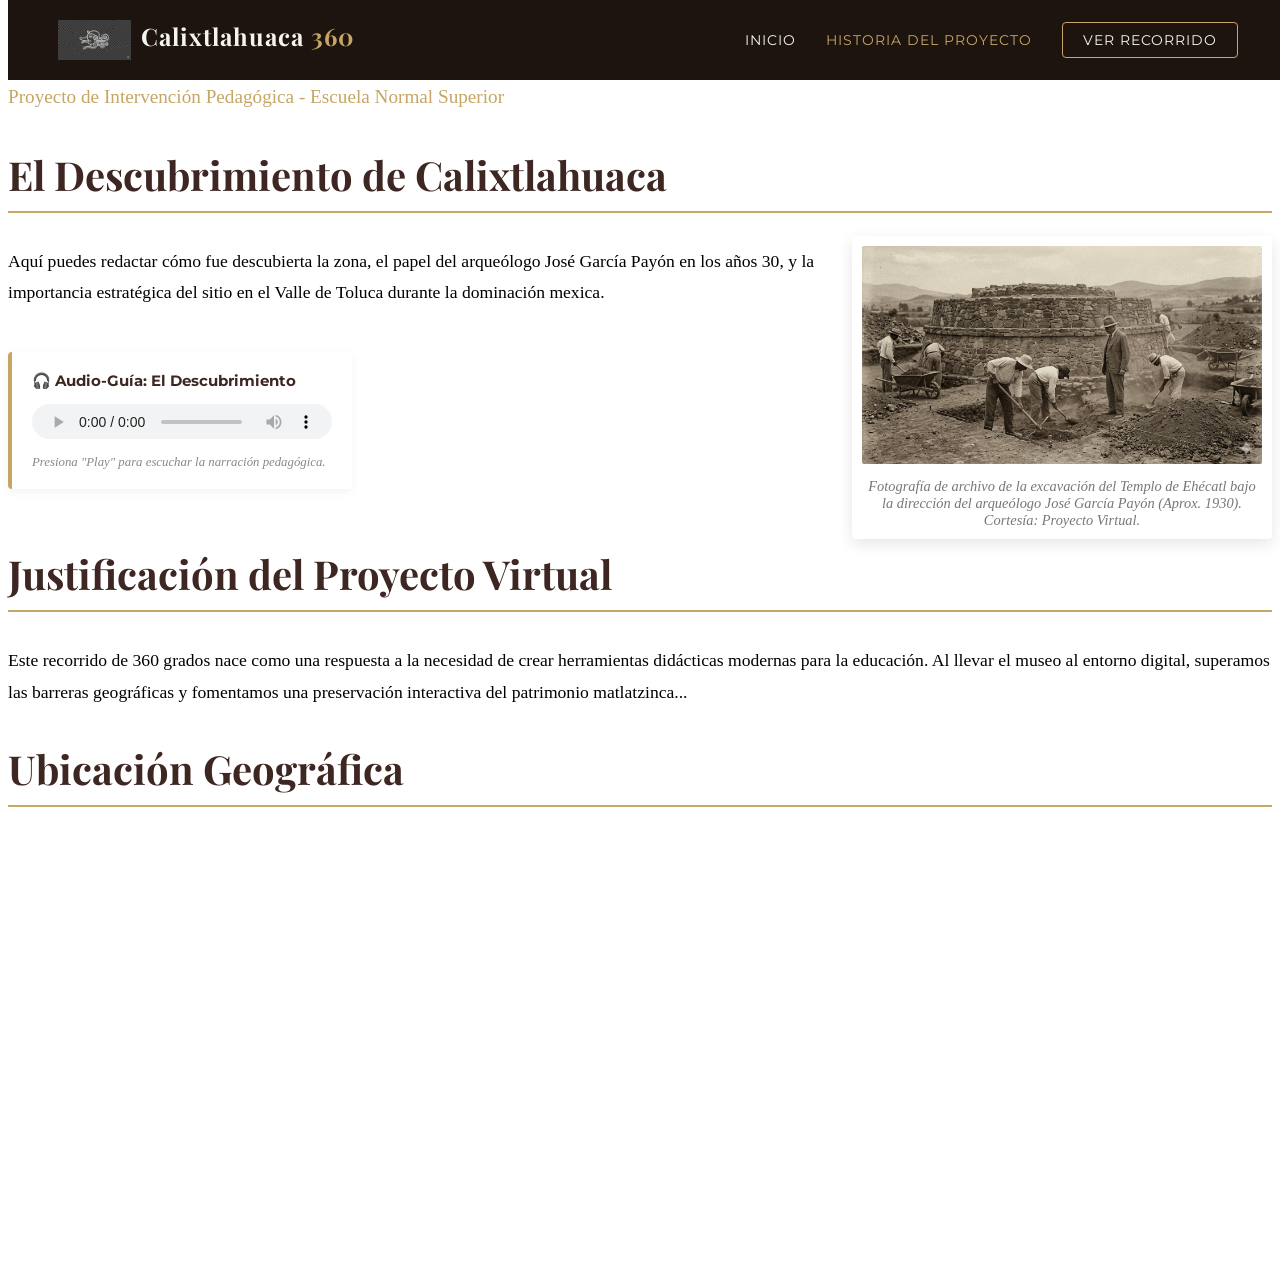
==== app-files/historia.html @ fd550c0c "creacion de pagina de historia, diseño y preparacion de audioguia" ====
<!DOCTYPE html>
<html lang="es">
<head>
    <meta charset="UTF-8">
    <meta name="viewport" content="width=device-width, initial-scale=1.0, maximum-scale=1.0, user-scalable=no">
    <title>Historia y Descubrimiento | Calixtlahuaca</title>
    <link href="https://fonts.googleapis.com/css2?family=Montserrat:wght@300;400;700&family=Playfair+Display:wght@600&display=swap" rel="stylesheet">
    <link rel="stylesheet" href="lobby.css">
    <link rel="stylesheet" href="lobby.css">

    <style>
        /* Estilos de Diseño Editorial Premium */
        .editorial-figure {
            margin: 20px 0;
            background-color: #fff;
            padding: 10px;
            border-radius: 4px;
            box-shadow: 0 5px 15px rgba(0,0,0,0.1);
        }
        .editorial-figure img {
            width: 100%;
            height: auto;
            border-radius: 2px;
        }
        .editorial-figure figcaption {
            font-size: 0.9rem;
            color: #777;
            font-style: italic;
            margin-top: 10px;
            text-align: center;
        }

        /* En pantallas grandes (PC), la imagen flota a la derecha */
        @media (min-width: 992px) {
            .editorial-figure {
                width: 400px;
                float: right;
                margin-left: 30px;
                margin-top: -10px; 
            }
        }
        /* Estilos de la Audio-Guía */
        .audio-guide-box {
            background-color: #fff;
            border-left: 4px solid #C6A664; /* Línea dorada arqueológica */
            padding: 15px 20px;
            margin: 25px 0;
            border-radius: 4px;
            box-shadow: 0 3px 10px rgba(0,0,0,0.05);
            display: inline-block; /* Para que no ocupe todo el ancho si no es necesario */
        }
        .audio-title {
            margin: 0 0 10px 0;
            font-family: 'Montserrat', sans-serif;
            font-weight: bold;
            color: #3e2723;
            font-size: 0.95rem;
        }
        .custom-audio {
            height: 35px;
            outline: none;
        }
        .audio-hint {
            margin: 8px 0 0 0;
            font-size: 0.8rem;
            color: #888;
            font-style: italic;
        }
    </style>
</head>
<body>

    <nav class="navbar" style="background-color: #1e140f;">
        <div class="logo-nav"><img src="img/logo-ehecatl.png" alt="Ehécatl" style="height: 40px; margin-right: 10px; vertical-align: middle;">Calixtlahuaca <span>360</span></div>
        <ul class="nav-links">
            <li><a href="index.html">Inicio</a></li>
            <li><a href="historia.html" style="color: #C6A664;">Historia del Proyecto</a></li>
            <li><a href="recorrido.html" class="nav-btn">Ver Recorrido</a></li>
        </ul>
    </nav>

    <header class="history-header">
        <h1>Bases Académicas y Descubrimiento</h1>
        <p style="color: #C6A664; font-size: 1.2rem;">Proyecto de Intervención Pedagógica - Escuela Normal Superior</p>
    </header>

    <section class="academic-content">
        <h2>El Descubrimiento de Calixtlahuaca</h2>
        <figure class="editorial-figure">
            <img src="img/excavacion-historica.jpg" alt="Fotografía histórica de la excavación en Calixtlahuaca, años 30">
            <figcaption>Fotografía de archivo de la excavación del Templo de Ehécatl bajo la dirección del arqueólogo José García Payón (Aprox. 1930). Cortesía: Proyecto Virtual.</figcaption>
        </figure>
        <p>Aquí puedes redactar cómo fue descubierta la zona, el papel del arqueólogo José García Payón en los años 30, y la importancia estratégica del sitio en el Valle de Toluca durante la dominación mexica.</p>
        <div class="audio-guide-box">
            <p class="audio-title">🎧 Audio-Guía: El Descubrimiento</p>
            <audio controls class="custom-audio">
                <source src="https://actions.google.com/sounds/v1/water/waves_crashing_on_rock_beach.ogg" type="audio/ogg">
                Tu navegador no soporta el reproductor de audio.
            </audio>
            <p class="audio-hint">Presiona "Play" para escuchar la narración pedagógica.</p>
        </div>
        
        <h2>Justificación del Proyecto Virtual</h2>
        <p>Este recorrido de 360 grados nace como una respuesta a la necesidad de crear herramientas didácticas modernas para la educación. Al llevar el museo al entorno digital, superamos las barreras geográficas y fomentamos una preservación interactiva del patrimonio matlatzinca...</p>

        <h2>Ubicación Geográfica</h2>
        <iframe src="https://www.google.com/maps/embed?pb=!1m18!1m12!1m3!1d15061.026117364177!2d-99.6953932!3d19.3170796!2m3!1f0!2f0!3f0!3m2!1i1024!2i768!4f13.1!3m3!1m2!1s0x85cd8bd0538a0f0d%3A0x6d9e0cf5f168f237!2sZona%20Arqueol%C3%B3gica%20de%20Calixtlahuaca!5e0!3m2!1ses!2smx" width="100%" height="400" style="border:0; border-radius: 8px; margin-top: 20px;" allowfullscreen="" loading="lazy"></iframe>
    </section>

</body>
</html>
---- app-files/lobby.css ----
/* DISEÑO DEL LOBBY - ESTILO MUSEO */
body, html {
    scroll-behavior: smooth;
}
    /* =========================================
   BARRA DE NAVEGACIÓN (NAVBAR)
   ========================================= */
.navbar {
    position: absolute; /* Se superpone a la sección hero */
    top: 0;
    width: 100%;
    padding: 20px 50px; /* Espaciado interno elegante */
    display: flex; /* Alinea logo a la izq y enlaces a la der */
    justify-content: space-between;
    align-items: center;
    box-sizing: border-box; /* Asegura que el padding no desborde */
    z-index: 100; /* Asegura que siempre esté al frente */
}

.logo-nav {
    font-family: 'Playfair Display', serif; /* Letra de museo */
    font-size: 1.5rem;
    color: #f5f5f0; /* Blanco hueso */
    font-weight: bold;
    letter-spacing: 1px;
}

.logo-nav span {
    color: #C6A664; /* Acento Dorado Arqueológico */
}

.nav-links {
    list-style: none; /* Quita los puntitos de la lista */
    display: flex; /* Pone los enlaces uno al lado del otro */
    gap: 30px; /* Espacio entre enlaces */
    margin: 0;
    padding: 0;
    align-items: center;
}

.nav-links a {
    text-decoration: none; /* Quita el subrayado feo */
    color: #f5f5f0; /* Blanco hueso */
    font-family: 'Montserrat', sans-serif;
    font-size: 0.9rem;
    text-transform: uppercase; /* Todo en mayúsculas */
    letter-spacing: 1px;
    transition: 0.3s; /* Suavidad al pasar el mouse */
}

/* Efecto hover elegante: solo cambia de color */
.nav-links a:hover {
    color: #C6A664;
}

/* El botón de "Ver Recorrido" debe destacar */
.nav-btn {
    border: 1px solid #C6A664; /* Borde dorado */
    padding: 8px 20px;
    border-radius: 4px; /* Bordes suaves */
}

/* Hover para el botón */
.nav-btn:hover {
    background-color: #C6A664; /* Fondo dorado al pasar el mouse */
    color: #1e140f !important; /* Texto oscuro para contraste */
}
.logo-nav img {
    height: 40px; /* Tamaño del logo */
    margin-right: 10px; /* Espacio con el texto */
    vertical-align: middle; /* Alineación vertical */
}
/* Portada a pantalla completa */
.hero-section {
    height: 100vh;
background-image: url('img/hero-calixtlahuaca.png');
background-attachment: fixed;
    background-size: cover;
    background-position: center;
    position: relative;
    display: flex;
    align-items: center;
    justify-content: center;
}

/* Filtro oscuro para que el texto sea legible */
.overlay {
    background-color: rgba(30, 20, 15, 0.7); /* Tono sepia/oscuro */
    width: 100%;
    height: 100%;
    display: flex;
    flex-direction: column;
    align-items: center;
    justify-content: center;
    text-align: center;
    padding: 20px;
}

.hero-title {
    font-family: 'Playfair Display', serif;
    font-size: 5rem;
    color: #f5f5f0;
    margin: 0;
    letter-spacing: 5px;
    text-shadow: 2px 2px 10px rgba(0,0,0,0.8);
}

.hero-subtitle {
    font-size: 1.5rem;
    color: #C6A664; /* Dorado arqueológico */
    margin-bottom: 40px;
    font-weight: 300;
}

/* Botón elegante */
.btn-primary {
    text-decoration: none;
    background-color: transparent;
    color: #f5f5f0;
    border: 2px solid #C6A664;
    padding: 15px 40px;
    font-size: 1.2rem;
    text-transform: uppercase;
    letter-spacing: 2px;
    transition: 0.3s;
}

.btn-primary:hover {
    background-color: #C6A664;
    color: #1e140f;
    box-shadow: 0 0 15px rgba(198, 166, 100, 0.5);
}

/* Sección de contenido inferior */
.info-section {
    display: flex;
    flex-wrap: wrap;
    padding: 80px 10%;
    gap: 50px;
}

.text-content, .map-content {
    flex: 1;
    min-width: 300px;
}

h2 {
    font-family: 'Playfair Display', serif;
    font-size: 2.5rem;
    color: #3e2723;
    border-bottom: 2px solid #C6A664;
    padding-bottom: 10px;
}

p {
    font-size: 1.1rem;
    line-height: 1.8;
}
/* =========================================
   GALERÍA DE PIEZAS DESTACADAS (CARDS)
   ========================================= */
.highlights-section {
  /* Texturas Arqueológicas para las Tarjetas */
/* Textura Arqueológica Local para la Tarjeta 1 */
.placeholder-1 { 
    background-image: url('img/textura-piedra.jpg'); 
    background-color: #2c2c2c; /* Respaldo oscuro */
}
}
/* Textura Arqueológica Local para la Tarjeta 2 */
.placeholder-2 { 
    background-image: url('img/textura-estuco.jpg'); 
    background-color: #e0d8c0; /* Respaldo claro */
}
/* Textura Arqueológica Local para la Tarjeta 3 */
.placeholder-3 { 
    background-image: url('img/textura-barro.jpg'); 
    background-color: #b95b35; /* Respaldo terracota */
}

/* Oscurecemos un poco la imagen para que no compita con el diseño */
.card-img {
    filter: brightness(0.85) contrast(1.1);
}

.section-title {
    font-family: 'Playfair Display', serif;
    font-size: 2.5rem;
    color: #3e2723; /* Marrón oscuro arqueológico */
    margin-bottom: 50px;
}

.card-grid {
    display: grid;
    /* Cuadrícula responsive que se adapta sola */
    grid-template-columns: repeat(auto-fit, minmax(280px, 1fr));
    gap: 30px;
}

.card {
    background-color: #f8f6f0; /* Fondo papel amate */
    border-radius: 8px;
    overflow: hidden; /* Corta la imagen sobrante */
    box-shadow: 0 5px 15px rgba(0,0,0,0.1);
    transition: transform 0.3s ease, box-shadow 0.3s ease; /* Efecto suave */
    cursor: pointer;
}

/* EL EFECTO ESTRELLA: Levitación al pasar el mouse */
.card:hover {
    transform: translateY(-10px); /* Sube la tarjeta */
    box-shadow: 0 15px 30px rgba(0,0,0,0.2); /* Aumenta la sombra */
}

.card-img {
    height: 200px;
    background-color: #ccc; /* Placeholder gris por ahora */
    background-size: cover;
    background-position: center;
}

/* Colores temporales para las tarjetas hasta que tengas fotos */
.placeholder-1 { background-color: #5d4037; }
.placeholder-2 { background-color: #795548; }
.placeholder-3 { background-color: #8d6e63; }

.card-info {
    padding: 20px;
    text-align: left;
}

.card-info h3 {
    margin: 0 0 10px 0;
    font-family: 'Playfair Display', serif;
    color: #3e2723;
}

.card-info p {
    margin: 0;
    font-size: 0.9rem;
    color: #555;
}
/* =========================================
   FOOTER INSTITUCIONAL
   ========================================= */
.museum-footer {
    background-color: #1e140f; /* Tono sepia/oscuro */
    color: #f5f5f0;
    text-align: center;
    padding: 40px 20px;
    border-top: 3px solid #C6A664; /* Línea de acento dorado */
}

.museum-footer h3 {
    font-family: 'Playfair Display', serif;
    color: #C6A664;
    margin-bottom: 10px;
}

.museum-footer p {
    font-size: 0.85rem;
    color: #aaa;
    margin: 5px 0;
}
/* LETRA CAPITULAR PARA EL TEXTO HISTÓRICO */
.text-content p:first-of-type::first-letter {
    font-family: 'Playfair Display', serif;
    font-size: 3.5rem;
    color: #C6A664;
    float: left;
    line-height: 1;
    margin-right: 10px;
    margin-top: -5px;
}
/* =========================================
   OPTIMIZACIÓN PARA CELULARES (RESPONSIVE)
   ========================================= */
/* =========================================
   OPTIMIZACIÓN PARA CELULARES (RESPONSIVE)
   ========================================= */
@media (max-width: 768px) {
    .navbar {
        flex-direction: column;
        padding: 20px 15px;
        background-color: rgba(30, 20, 15, 0.95); /* Fondo oscuro más sólido */
    }
    
    .logo-nav {
        margin-bottom: 15px; /* Espacio debajo del logo */
        text-align: center;
    }

    /* NUEVO: Obligamos a los enlaces a apilarse en vertical */
    .nav-links {
        flex-direction: column;
        gap: 15px;
        width: 100%;
        text-align: center;
    }

    .nav-links a {
        font-size: 1rem; /* Letra un poco más grande para tocar con el dedo */
    }

    /* Arreglamos el botón deformado */
    .nav-btn {
        display: inline-block;
        white-space: nowrap; /* Evita que el texto del botón se parta en dos líneas */
        width: auto;
    }
    
    .hero-title {
        font-size: 2.8rem;
        letter-spacing: 2px;
    }

    .hero-subtitle {
        font-size: 1.1rem;
        padding: 0 15px;
    }

    .info-section, .academic-content {
        padding: 50px 20px;
        flex-direction: column;
    }
}
---- app-files/lobby.css ----
/* DISEÑO DEL LOBBY - ESTILO MUSEO */
body, html {
    scroll-behavior: smooth;
}
    /* =========================================
   BARRA DE NAVEGACIÓN (NAVBAR)
   ========================================= */
.navbar {
    position: absolute; /* Se superpone a la sección hero */
    top: 0;
    width: 100%;
    padding: 20px 50px; /* Espaciado interno elegante */
    display: flex; /* Alinea logo a la izq y enlaces a la der */
    justify-content: space-between;
    align-items: center;
    box-sizing: border-box; /* Asegura que el padding no desborde */
    z-index: 100; /* Asegura que siempre esté al frente */
}

.logo-nav {
    font-family: 'Playfair Display', serif; /* Letra de museo */
    font-size: 1.5rem;
    color: #f5f5f0; /* Blanco hueso */
    font-weight: bold;
    letter-spacing: 1px;
}

.logo-nav span {
    color: #C6A664; /* Acento Dorado Arqueológico */
}

.nav-links {
    list-style: none; /* Quita los puntitos de la lista */
    display: flex; /* Pone los enlaces uno al lado del otro */
    gap: 30px; /* Espacio entre enlaces */
    margin: 0;
    padding: 0;
    align-items: center;
}

.nav-links a {
    text-decoration: none; /* Quita el subrayado feo */
    color: #f5f5f0; /* Blanco hueso */
    font-family: 'Montserrat', sans-serif;
    font-size: 0.9rem;
    text-transform: uppercase; /* Todo en mayúsculas */
    letter-spacing: 1px;
    transition: 0.3s; /* Suavidad al pasar el mouse */
}

/* Efecto hover elegante: solo cambia de color */
.nav-links a:hover {
    color: #C6A664;
}

/* El botón de "Ver Recorrido" debe destacar */
.nav-btn {
    border: 1px solid #C6A664; /* Borde dorado */
    padding: 8px 20px;
    border-radius: 4px; /* Bordes suaves */
}

/* Hover para el botón */
.nav-btn:hover {
    background-color: #C6A664; /* Fondo dorado al pasar el mouse */
    color: #1e140f !important; /* Texto oscuro para contraste */
}
.logo-nav img {
    height: 40px; /* Tamaño del logo */
    margin-right: 10px; /* Espacio con el texto */
    vertical-align: middle; /* Alineación vertical */
}
/* Portada a pantalla completa */
.hero-section {
    height: 100vh;
background-image: url('img/hero-calixtlahuaca.png');
background-attachment: fixed;
    background-size: cover;
    background-position: center;
    position: relative;
    display: flex;
    align-items: center;
    justify-content: center;
}

/* Filtro oscuro para que el texto sea legible */
.overlay {
    background-color: rgba(30, 20, 15, 0.7); /* Tono sepia/oscuro */
    width: 100%;
    height: 100%;
    display: flex;
    flex-direction: column;
    align-items: center;
    justify-content: center;
    text-align: center;
    padding: 20px;
}

.hero-title {
    font-family: 'Playfair Display', serif;
    font-size: 5rem;
    color: #f5f5f0;
    margin: 0;
    letter-spacing: 5px;
    text-shadow: 2px 2px 10px rgba(0,0,0,0.8);
}

.hero-subtitle {
    font-size: 1.5rem;
    color: #C6A664; /* Dorado arqueológico */
    margin-bottom: 40px;
    font-weight: 300;
}

/* Botón elegante */
.btn-primary {
    text-decoration: none;
    background-color: transparent;
    color: #f5f5f0;
    border: 2px solid #C6A664;
    padding: 15px 40px;
    font-size: 1.2rem;
    text-transform: uppercase;
    letter-spacing: 2px;
    transition: 0.3s;
}

.btn-primary:hover {
    background-color: #C6A664;
    color: #1e140f;
    box-shadow: 0 0 15px rgba(198, 166, 100, 0.5);
}

/* Sección de contenido inferior */
.info-section {
    display: flex;
    flex-wrap: wrap;
    padding: 80px 10%;
    gap: 50px;
}

.text-content, .map-content {
    flex: 1;
    min-width: 300px;
}

h2 {
    font-family: 'Playfair Display', serif;
    font-size: 2.5rem;
    color: #3e2723;
    border-bottom: 2px solid #C6A664;
    padding-bottom: 10px;
}

p {
    font-size: 1.1rem;
    line-height: 1.8;
}
/* =========================================
   GALERÍA DE PIEZAS DESTACADAS (CARDS)
   ========================================= */
.highlights-section {
  /* Texturas Arqueológicas para las Tarjetas */
/* Textura Arqueológica Local para la Tarjeta 1 */
.placeholder-1 { 
    background-image: url('img/textura-piedra.jpg'); 
    background-color: #2c2c2c; /* Respaldo oscuro */
}
}
/* Textura Arqueológica Local para la Tarjeta 2 */
.placeholder-2 { 
    background-image: url('img/textura-estuco.jpg'); 
    background-color: #e0d8c0; /* Respaldo claro */
}
/* Textura Arqueológica Local para la Tarjeta 3 */
.placeholder-3 { 
    background-image: url('img/textura-barro.jpg'); 
    background-color: #b95b35; /* Respaldo terracota */
}

/* Oscurecemos un poco la imagen para que no compita con el diseño */
.card-img {
    filter: brightness(0.85) contrast(1.1);
}

.section-title {
    font-family: 'Playfair Display', serif;
    font-size: 2.5rem;
    color: #3e2723; /* Marrón oscuro arqueológico */
    margin-bottom: 50px;
}

.card-grid {
    display: grid;
    /* Cuadrícula responsive que se adapta sola */
    grid-template-columns: repeat(auto-fit, minmax(280px, 1fr));
    gap: 30px;
}

.card {
    background-color: #f8f6f0; /* Fondo papel amate */
    border-radius: 8px;
    overflow: hidden; /* Corta la imagen sobrante */
    box-shadow: 0 5px 15px rgba(0,0,0,0.1);
    transition: transform 0.3s ease, box-shadow 0.3s ease; /* Efecto suave */
    cursor: pointer;
}

/* EL EFECTO ESTRELLA: Levitación al pasar el mouse */
.card:hover {
    transform: translateY(-10px); /* Sube la tarjeta */
    box-shadow: 0 15px 30px rgba(0,0,0,0.2); /* Aumenta la sombra */
}

.card-img {
    height: 200px;
    background-color: #ccc; /* Placeholder gris por ahora */
    background-size: cover;
    background-position: center;
}

/* Colores temporales para las tarjetas hasta que tengas fotos */
.placeholder-1 { background-color: #5d4037; }
.placeholder-2 { background-color: #795548; }
.placeholder-3 { background-color: #8d6e63; }

.card-info {
    padding: 20px;
    text-align: left;
}

.card-info h3 {
    margin: 0 0 10px 0;
    font-family: 'Playfair Display', serif;
    color: #3e2723;
}

.card-info p {
    margin: 0;
    font-size: 0.9rem;
    color: #555;
}
/* =========================================
   FOOTER INSTITUCIONAL
   ========================================= */
.museum-footer {
    background-color: #1e140f; /* Tono sepia/oscuro */
    color: #f5f5f0;
    text-align: center;
    padding: 40px 20px;
    border-top: 3px solid #C6A664; /* Línea de acento dorado */
}

.museum-footer h3 {
    font-family: 'Playfair Display', serif;
    color: #C6A664;
    margin-bottom: 10px;
}

.museum-footer p {
    font-size: 0.85rem;
    color: #aaa;
    margin: 5px 0;
}
/* LETRA CAPITULAR PARA EL TEXTO HISTÓRICO */
.text-content p:first-of-type::first-letter {
    font-family: 'Playfair Display', serif;
    font-size: 3.5rem;
    color: #C6A664;
    float: left;
    line-height: 1;
    margin-right: 10px;
    margin-top: -5px;
}
/* =========================================
   OPTIMIZACIÓN PARA CELULARES (RESPONSIVE)
   ========================================= */
/* =========================================
   OPTIMIZACIÓN PARA CELULARES (RESPONSIVE)
   ========================================= */
@media (max-width: 768px) {
    .navbar {
        flex-direction: column;
        padding: 20px 15px;
        background-color: rgba(30, 20, 15, 0.95); /* Fondo oscuro más sólido */
    }
    
    .logo-nav {
        margin-bottom: 15px; /* Espacio debajo del logo */
        text-align: center;
    }

    /* NUEVO: Obligamos a los enlaces a apilarse en vertical */
    .nav-links {
        flex-direction: column;
        gap: 15px;
        width: 100%;
        text-align: center;
    }

    .nav-links a {
        font-size: 1rem; /* Letra un poco más grande para tocar con el dedo */
    }

    /* Arreglamos el botón deformado */
    .nav-btn {
        display: inline-block;
        white-space: nowrap; /* Evita que el texto del botón se parta en dos líneas */
        width: auto;
    }
    
    .hero-title {
        font-size: 2.8rem;
        letter-spacing: 2px;
    }

    .hero-subtitle {
        font-size: 1.1rem;
        padding: 0 15px;
    }

    .info-section, .academic-content {
        padding: 50px 20px;
        flex-direction: column;
    }
}
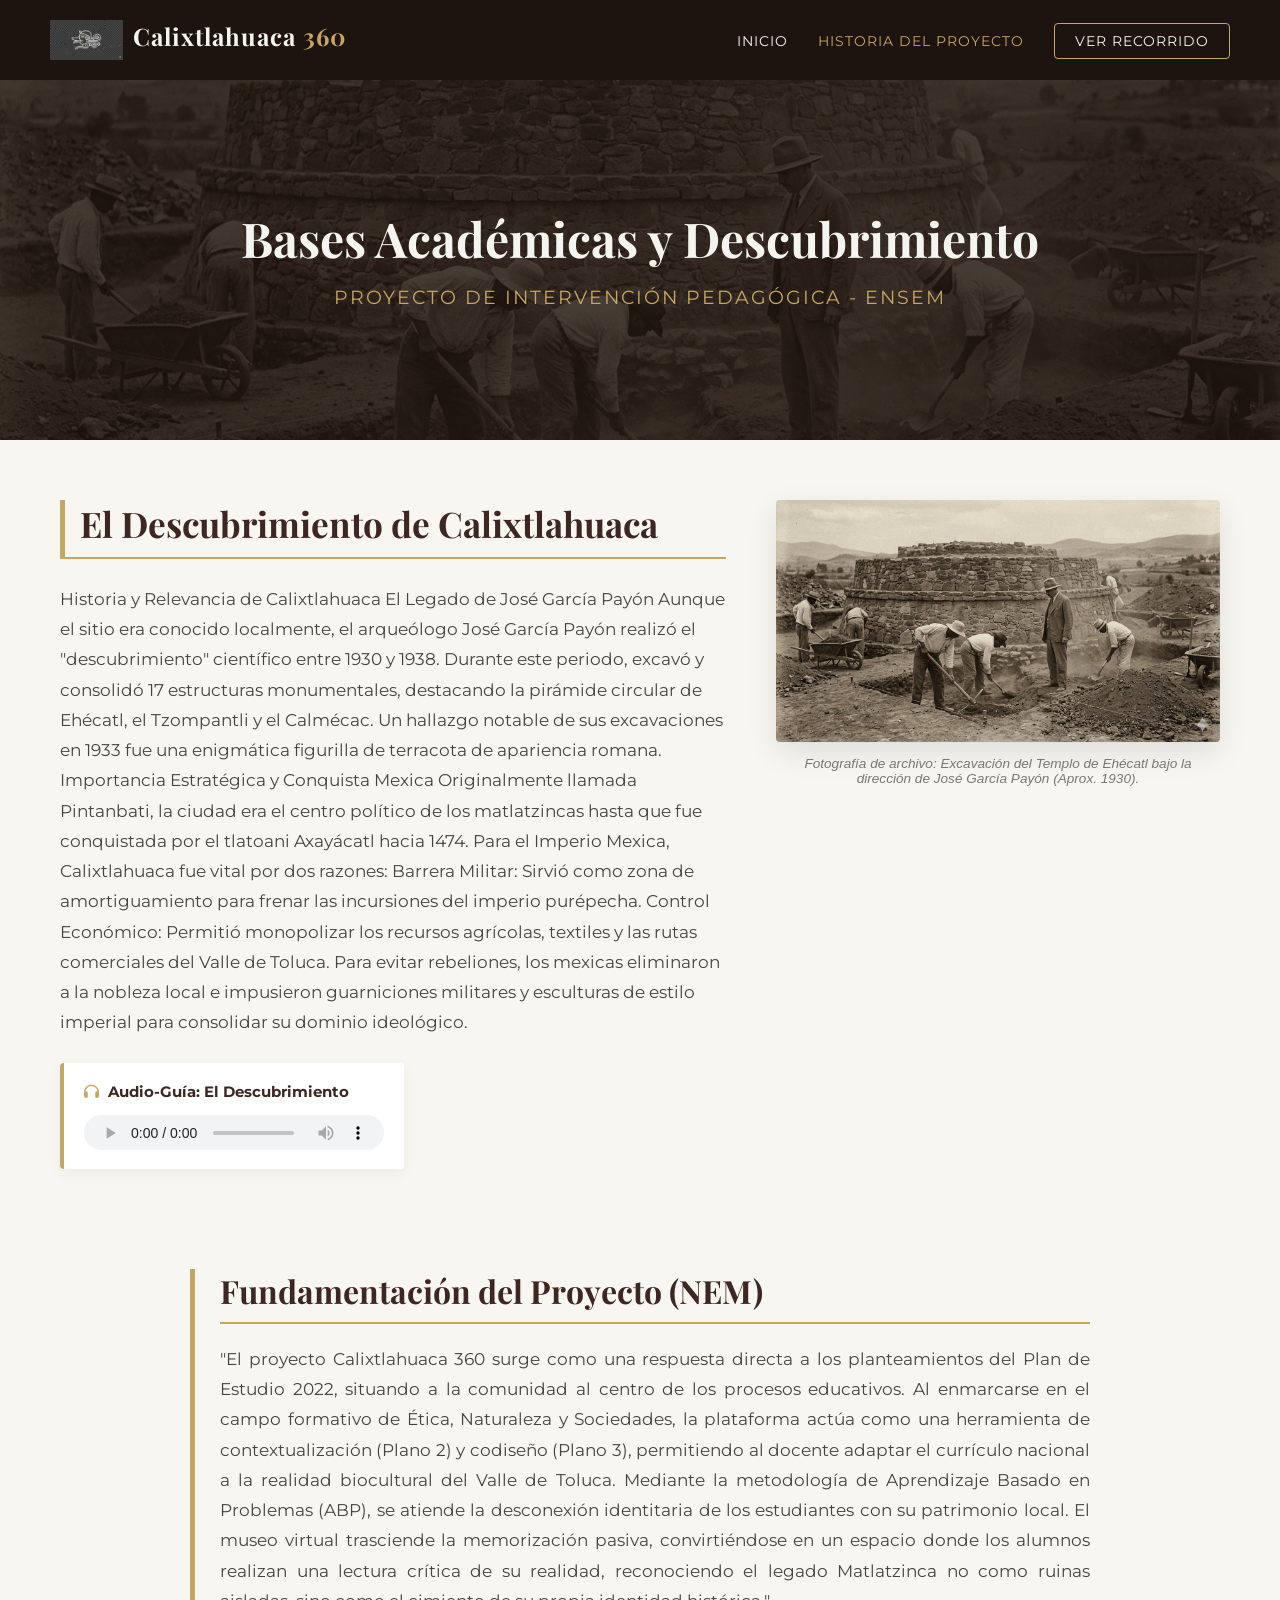
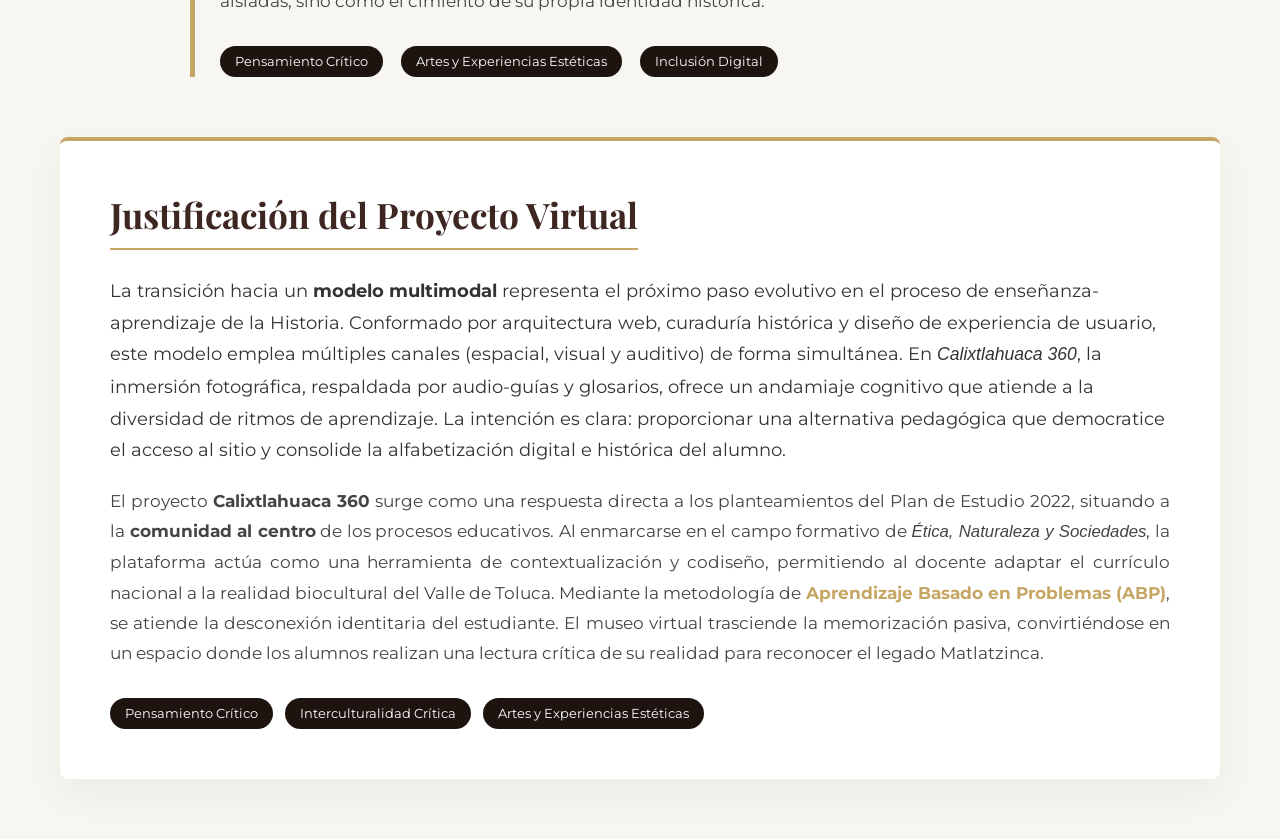
==== commit 928cc803: "Refactor arquitectónico: Corrección de scroll horizontal, jerarquía visual editorial e integración d" ====
--- a/app-files/historia.html
+++ b/app-files/historia.html
@@ -2,110 +2,100 @@
 <html lang="es">
 <head>
     <meta charset="UTF-8">
-    <meta name="viewport" content="width=device-width, initial-scale=1.0, maximum-scale=1.0, user-scalable=no">
-    <title>Historia y Descubrimiento | Calixtlahuaca</title>
+    <meta name="viewport" content="width=device-width, initial-scale=1.0">
+    <title>Historia y Descubrimiento | Calixtlahuaca 360</title>
     <link href="https://fonts.googleapis.com/css2?family=Montserrat:wght@300;400;700&family=Playfair+Display:wght@600&display=swap" rel="stylesheet">
+    <link rel="stylesheet" href="https://cdnjs.cloudflare.com/ajax/libs/font-awesome/6.0.0/css/all.min.css">
     <link rel="stylesheet" href="lobby.css">
-    <link rel="stylesheet" href="lobby.css">
-
-    <style>
-        /* Estilos de Diseño Editorial Premium */
-        .editorial-figure {
-            margin: 20px 0;
-            background-color: #fff;
-            padding: 10px;
-            border-radius: 4px;
-            box-shadow: 0 5px 15px rgba(0,0,0,0.1);
-        }
-        .editorial-figure img {
-            width: 100%;
-            height: auto;
-            border-radius: 2px;
-        }
-        .editorial-figure figcaption {
-            font-size: 0.9rem;
-            color: #777;
-            font-style: italic;
-            margin-top: 10px;
-            text-align: center;
-        }
-
-        /* En pantallas grandes (PC), la imagen flota a la derecha */
-        @media (min-width: 992px) {
-            .editorial-figure {
-                width: 400px;
-                float: right;
-                margin-left: 30px;
-                margin-top: -10px; 
-            }
-        }
-        /* Estilos de la Audio-Guía */
-        .audio-guide-box {
-            background-color: #fff;
-            border-left: 4px solid #C6A664; /* Línea dorada arqueológica */
-            padding: 15px 20px;
-            margin: 25px 0;
-            border-radius: 4px;
-            box-shadow: 0 3px 10px rgba(0,0,0,0.05);
-            display: inline-block; /* Para que no ocupe todo el ancho si no es necesario */
-        }
-        .audio-title {
-            margin: 0 0 10px 0;
-            font-family: 'Montserrat', sans-serif;
-            font-weight: bold;
-            color: #3e2723;
-            font-size: 0.95rem;
-        }
-        .custom-audio {
-            height: 35px;
-            outline: none;
-        }
-        .audio-hint {
-            margin: 8px 0 0 0;
-            font-size: 0.8rem;
-            color: #888;
-            font-style: italic;
-        }
-    </style>
 </head>
 <body>
 
-    <nav class="navbar" style="background-color: #1e140f;">
-        <div class="logo-nav"><img src="img/logo-ehecatl.png" alt="Ehécatl" style="height: 40px; margin-right: 10px; vertical-align: middle;">Calixtlahuaca <span>360</span></div>
+    <nav class="navbar" style="background-color: var(--fondo-sepia-oscuro);">
+        <div class="logo-nav">
+            <img src="img/logo-ehecatl.png" alt="Ehécatl">Calixtlahuaca <span>360</span>
+        </div>
         <ul class="nav-links">
             <li><a href="index.html">Inicio</a></li>
-            <li><a href="historia.html" style="color: #C6A664;">Historia del Proyecto</a></li>
+            <li><a href="historia.html" style="color: var(--dorado);">Historia del Proyecto</a></li>
             <li><a href="recorrido.html" class="nav-btn">Ver Recorrido</a></li>
         </ul>
     </nav>
 
     <header class="history-header">
-        <h1>Bases Académicas y Descubrimiento</h1>
-        <p style="color: #C6A664; font-size: 1.2rem;">Proyecto de Intervención Pedagógica - Escuela Normal Superior</p>
+        <div class="header-overlay">
+            <h1>Bases Académicas y Descubrimiento</h1>
+            <p class="subtitle-pedagogico">Proyecto de Intervención Pedagógica - ENSEM</p>
+        </div>
     </header>
 
-    <section class="academic-content">
-        <h2>El Descubrimiento de Calixtlahuaca</h2>
-        <figure class="editorial-figure">
-            <img src="img/excavacion-historica.jpg" alt="Fotografía histórica de la excavación en Calixtlahuaca, años 30">
-            <figcaption>Fotografía de archivo de la excavación del Templo de Ehécatl bajo la dirección del arqueólogo José García Payón (Aprox. 1930). Cortesía: Proyecto Virtual.</figcaption>
-        </figure>
-        <p>Aquí puedes redactar cómo fue descubierta la zona, el papel del arqueólogo José García Payón en los años 30, y la importancia estratégica del sitio en el Valle de Toluca durante la dominación mexica.</p>
-        <div class="audio-guide-box">
-            <p class="audio-title">🎧 Audio-Guía: El Descubrimiento</p>
-            <audio controls class="custom-audio">
-                <source src="https://actions.google.com/sounds/v1/water/waves_crashing_on_rock_beach.ogg" type="audio/ogg">
-                Tu navegador no soporta el reproductor de audio.
-            </audio>
-            <p class="audio-hint">Presiona "Play" para escuchar la narración pedagógica.</p>
-        </div>
+    <main class="editorial-container">
         
-        <h2>Justificación del Proyecto Virtual</h2>
-        <p>Este recorrido de 360 grados nace como una respuesta a la necesidad de crear herramientas didácticas modernas para la educación. Al llevar el museo al entorno digital, superamos las barreras geográficas y fomentamos una preservación interactiva del patrimonio matlatzinca...</p>
+        <section class="academic-section discovery-grid">
+            <div class="text-block">
+                <h2 class="section-title">El Descubrimiento de Calixtlahuaca</h2>
+                <p class="main-text">Historia y Relevancia de Calixtlahuaca
+El Legado de José García Payón
+Aunque el sitio era conocido localmente, el arqueólogo José García Payón realizó el "descubrimiento" científico entre 1930 y 1938. Durante este periodo, excavó y consolidó 17 estructuras monumentales, destacando la pirámide circular de Ehécatl, el Tzompantli y el Calmécac. Un hallazgo notable de sus excavaciones en 1933 fue una enigmática figurilla de terracota de apariencia romana.
+Importancia Estratégica y Conquista Mexica
+Originalmente llamada Pintanbati, la ciudad era el centro político de los matlatzincas hasta que fue conquistada por el tlatoani Axayácatl hacia 1474. Para el Imperio Mexica, Calixtlahuaca fue vital por dos razones:
+Barrera Militar: Sirvió como zona de amortiguamiento para frenar las incursiones del imperio purépecha.
+Control Económico: Permitió monopolizar los recursos agrícolas, textiles y las rutas comerciales del Valle de Toluca.
+Para evitar rebeliones, los mexicas eliminaron a la nobleza local e impusieron guarniciones militares y esculturas de estilo imperial para consolidar su dominio ideológico.
+                </p>
+                
+                <div class="audio-guide-box" style="margin-top: 25px; padding: 15px 20px; background: #fff; border-left: 4px solid var(--dorado); box-shadow: 0 4px 15px rgba(0,0,0,0.05); border-radius: 4px; display: inline-block;">
+                    <p class="audio-title" style="margin: 0 0 10px 0; font-family: 'Montserrat', sans-serif; font-weight: bold; color: var(--texto-oscuro); font-size: 0.95rem;">
+                        <i class="fas fa-headphones" style="color: var(--dorado); margin-right: 5px;"></i> Audio-Guía: El Descubrimiento
+                    </p>
+                    <audio controls style="height: 35px; outline: none;">
+                        <source src="audio/descubrimiento.mp3" type="audio/mpeg">
+                        Tu navegador no soporta el elemento de audio.
+                    </audio>
+                </div>
+            </div>
 
-        <h2>Ubicación Geográfica</h2>
-        <iframe src="https://www.google.com/maps/embed?pb=!1m18!1m12!1m3!1d15061.026117364177!2d-99.6953932!3d19.3170796!2m3!1f0!2f0!3f0!3m2!1i1024!2i768!4f13.1!3m3!1m2!1s0x85cd8bd0538a0f0d%3A0x6d9e0cf5f168f237!2sZona%20Arqueol%C3%B3gica%20de%20Calixtlahuaca!5e0!3m2!1ses!2smx" width="100%" height="400" style="border:0; border-radius: 8px; margin-top: 20px;" allowfullscreen="" loading="lazy"></iframe>
-    </section>
+            <figure class="editorial-figure">
+                <img src="img/excavacion-historica.jpg" alt="Fotografía histórica de la excavación en Calixtlahuaca">
+                <figcaption>Fotografía de archivo: Excavación del Templo de Ehécatl bajo la dirección de José García Payón (Aprox. 1930).</figcaption>
+            </figure>
+        </section>
 
+        <section class="pedagogia-container" style="padding: 20px 0 60px 0;">
+            <div class="content-wrapper" style="max-width: 900px; margin: 0 auto; border-left: 5px solid var(--dorado); padding-left: 25px;">
+                <h2 style="font-family: 'Playfair Display', serif; color: var(--texto-oscuro); font-size: 2rem; margin-bottom: 20px;">
+                    Fundamentación del Proyecto (NEM)
+                </h2>
+                <p class="main-text" style="text-align: justify; margin-bottom: 20px;">
+                    "El proyecto Calixtlahuaca 360 surge como una respuesta directa a los planteamientos del Plan de Estudio 2022, situando a la comunidad al centro de los procesos educativos. Al enmarcarse en el campo formativo de Ética, Naturaleza y Sociedades, la plataforma actúa como una herramienta de contextualización (Plano 2) y codiseño (Plano 3), permitiendo al docente adaptar el currículo nacional a la realidad biocultural del Valle de Toluca. Mediante la metodología de Aprendizaje Basado en Problemas (ABP), se atiende la desconexión identitaria de los estudiantes con su patrimonio local. El museo virtual trasciende la memorización pasiva, convirtiéndose en un espacio donde los alumnos realizan una lectura crítica de su realidad, reconociendo el legado Matlatzinca no como ruinas aisladas, sino como el cimiento de su propia identidad histórica."
+                </p>
+                <div class="ejes-articuladores" style="display: flex; gap: 10px; flex-wrap: wrap;">
+                    <span class="badge">Pensamiento Crítico</span>
+                    <span class="badge">Artes y Experiencias Estéticas</span>
+                    <span class="badge">Inclusión Digital</span>
+                </div>
+            </div>
+        </section>
+
+        <section class="academic-section">
+            <div class="nem-justification-card">
+                <h2 class="section-title" style="border-left: none; padding-left: 0; border-bottom: 2px solid var(--dorado); padding-bottom: 10px; display: inline-block;">
+                    Justificación del Proyecto Virtual
+                </h2>
+                <p class="nem-description">
+                    La transición hacia un <strong>modelo multimodal</strong> representa el próximo paso evolutivo en el proceso de enseñanza-aprendizaje de la Historia. Conformado por arquitectura web, curaduría histórica y diseño de experiencia de usuario, este modelo emplea múltiples canales (espacial, visual y auditivo) de forma simultánea. En <em>Calixtlahuaca 360</em>, la inmersión fotográfica, respaldada por audio-guías y glosarios, ofrece un andamiaje cognitivo que atiende a la diversidad de ritmos de aprendizaje. La intención es clara: proporcionar una alternativa pedagógica que democratice el acceso al sitio y consolide la alfabetización digital e histórica del alumno.
+                </p>
+                    <p class="main-text" style="text-align: justify; margin-bottom: 20px;">
+                    El proyecto <strong>Calixtlahuaca 360</strong> surge como una respuesta directa a los planteamientos del Plan de Estudio 2022, situando a la <strong>comunidad al centro</strong> de los procesos educativos. Al enmarcarse en el campo formativo de <em>Ética, Naturaleza y Sociedades</em>, la plataforma actúa como una herramienta de contextualización y codiseño, permitiendo al docente adaptar el currículo nacional a la realidad biocultural del Valle de Toluca. Mediante la metodología de <span style="color: var(--dorado); font-weight: bold;">Aprendizaje Basado en Problemas (ABP)</span>, se atiende la desconexión identitaria del estudiante. El museo virtual trasciende la memorización pasiva, convirtiéndose en un espacio donde los alumnos realizan una lectura crítica de su realidad para reconocer el legado Matlatzinca.
+                </p>
+        
+                <div class="ejes-container">
+                    <span class="badge">Pensamiento Crítico</span>
+                    <span class="badge">Interculturalidad Crítica</span>
+                    <span class="badge">Artes y Experiencias Estéticas</span>
+                </div>
+            </div>
+        </section>
+
+    </main>
 </body>
 </html>
--- a/app-files/lobby.css
+++ b/app-files/lobby.css
@@ -1,80 +1,98 @@
-/* DISEÑO DEL LOBBY - ESTILO MUSEO */
-body, html {
+/* =========================================
+   1. VARIABLES INSTITUCIONALES Y NEM (:root)
+   ========================================= */
+:root {
+    --dorado: #C6A664;
+    --fondo-sepia-oscuro: #1e140f;
+    --fondo-claro: #f8f6f0;
+    --texto-oscuro: #3e2723;
+    --blanco-hueso: #f5f5f0;
+}
+
+/* =========================================
+   2. RESETEO UNIVERSAL (Cero Desbordamientos)
+   ========================================= */
+*, *::before, *::after {
+    box-sizing: border-box;
+    margin: 0;
+    padding: 0;
+}
+
+html, body {
+    overflow-x: hidden; /* ¡Esto elimina la barra horizontal "floja"! */
     scroll-behavior: smooth;
-}
-    /* =========================================
-   BARRA DE NAVEGACIÓN (NAVBAR)
+    font-family: 'Montserrat', sans-serif;
+    background-color: var(--fondo-claro);
+    color: var(--texto-oscuro);
+}
+
+/* =========================================
+   3. BARRA DE NAVEGACIÓN (NAVBAR)
    ========================================= */
 .navbar {
-    position: absolute; /* Se superpone a la sección hero */
+    position: absolute;
     top: 0;
     width: 100%;
-    padding: 20px 50px; /* Espaciado interno elegante */
-    display: flex; /* Alinea logo a la izq y enlaces a la der */
+    padding: 20px 50px;
+    display: flex;
     justify-content: space-between;
     align-items: center;
-    box-sizing: border-box; /* Asegura que el padding no desborde */
-    z-index: 100; /* Asegura que siempre esté al frente */
+    z-index: 100;
 }
 
 .logo-nav {
-    font-family: 'Playfair Display', serif; /* Letra de museo */
+    font-family: 'Playfair Display', serif;
     font-size: 1.5rem;
-    color: #f5f5f0; /* Blanco hueso */
+    color: var(--blanco-hueso);
     font-weight: bold;
     letter-spacing: 1px;
 }
 
-.logo-nav span {
-    color: #C6A664; /* Acento Dorado Arqueológico */
+.logo-nav span { color: var(--dorado); }
+
+.logo-nav img {
+    height: 40px;
+    margin-right: 10px;
+    vertical-align: middle;
 }
 
 .nav-links {
-    list-style: none; /* Quita los puntitos de la lista */
-    display: flex; /* Pone los enlaces uno al lado del otro */
-    gap: 30px; /* Espacio entre enlaces */
-    margin: 0;
-    padding: 0;
+    list-style: none;
+    display: flex;
+    gap: 30px;
     align-items: center;
 }
 
 .nav-links a {
-    text-decoration: none; /* Quita el subrayado feo */
-    color: #f5f5f0; /* Blanco hueso */
-    font-family: 'Montserrat', sans-serif;
+    text-decoration: none;
+    color: var(--blanco-hueso);
     font-size: 0.9rem;
-    text-transform: uppercase; /* Todo en mayúsculas */
+    text-transform: uppercase;
     letter-spacing: 1px;
-    transition: 0.3s; /* Suavidad al pasar el mouse */
-}
-
-/* Efecto hover elegante: solo cambia de color */
-.nav-links a:hover {
-    color: #C6A664;
-}
-
-/* El botón de "Ver Recorrido" debe destacar */
+    transition: 0.3s;
+}
+
+.nav-links a:hover { color: var(--dorado); }
+
 .nav-btn {
-    border: 1px solid #C6A664; /* Borde dorado */
+    border: 1px solid var(--dorado);
     padding: 8px 20px;
-    border-radius: 4px; /* Bordes suaves */
-}
-
-/* Hover para el botón */
+    border-radius: 4px;
+    transition: all 0.3s ease;
+}
+
 .nav-btn:hover {
-    background-color: #C6A664; /* Fondo dorado al pasar el mouse */
-    color: #1e140f !important; /* Texto oscuro para contraste */
-}
-.logo-nav img {
-    height: 40px; /* Tamaño del logo */
-    margin-right: 10px; /* Espacio con el texto */
-    vertical-align: middle; /* Alineación vertical */
-}
-/* Portada a pantalla completa */
+    background-color: var(--dorado);
+    color: var(--fondo-sepia-oscuro) !important;
+}
+
+/* =========================================
+   4. LOBBY: SECCIÓN HERO Y BOTONES
+   ========================================= */
 .hero-section {
     height: 100vh;
-background-image: url('img/hero-calixtlahuaca.png');
-background-attachment: fixed;
+    background-image: url('img/hero-calixtlahuaca.png');
+    background-attachment: fixed;
     background-size: cover;
     background-position: center;
     position: relative;
@@ -83,9 +101,8 @@
     justify-content: center;
 }
 
-/* Filtro oscuro para que el texto sea legible */
 .overlay {
-    background-color: rgba(30, 20, 15, 0.7); /* Tono sepia/oscuro */
+    background-color: rgba(30, 20, 15, 0.7);
     width: 100%;
     height: 100%;
     display: flex;
@@ -99,39 +116,46 @@
 .hero-title {
     font-family: 'Playfair Display', serif;
     font-size: 5rem;
-    color: #f5f5f0;
-    margin: 0;
+    color: var(--blanco-hueso);
     letter-spacing: 5px;
     text-shadow: 2px 2px 10px rgba(0,0,0,0.8);
 }
 
 .hero-subtitle {
     font-size: 1.5rem;
-    color: #C6A664; /* Dorado arqueológico */
+    color: var(--dorado);
     margin-bottom: 40px;
     font-weight: 300;
 }
 
-/* Botón elegante */
 .btn-primary {
     text-decoration: none;
     background-color: transparent;
-    color: #f5f5f0;
-    border: 2px solid #C6A664;
+    color: var(--blanco-hueso);
+    border: 2px solid var(--dorado);
     padding: 15px 40px;
     font-size: 1.2rem;
     text-transform: uppercase;
     letter-spacing: 2px;
     transition: 0.3s;
+    animation: pulseGlow 2s infinite; /* Animación extraída y corregida */
 }
 
 .btn-primary:hover {
-    background-color: #C6A664;
-    color: #1e140f;
+    background-color: var(--dorado);
+    color: var(--fondo-sepia-oscuro);
     box-shadow: 0 0 15px rgba(198, 166, 100, 0.5);
 }
 
-/* Sección de contenido inferior */
+@keyframes pulseGlow {
+    0% { box-shadow: 0 0 0 0 rgba(198, 166, 100, 0.4); }
+    70% { box-shadow: 0 0 0 15px rgba(198, 166, 100, 0); }
+    100% { box-shadow: 0 0 0 0 rgba(198, 166, 100, 0); }
+}
+
+/* =========================================
+   5. LOBBY: CONTENIDO Y TARJETAS
+   ========================================= */
 .info-section {
     display: flex;
     flex-wrap: wrap;
@@ -147,180 +171,198 @@
 h2 {
     font-family: 'Playfair Display', serif;
     font-size: 2.5rem;
-    color: #3e2723;
-    border-bottom: 2px solid #C6A664;
+    color: var(--texto-oscuro);
+    border-bottom: 2px solid var(--dorado);
     padding-bottom: 10px;
+    margin-bottom: 20px;
 }
 
 p {
     font-size: 1.1rem;
     line-height: 1.8;
 }
-/* =========================================
-   GALERÍA DE PIEZAS DESTACADAS (CARDS)
-   ========================================= */
-.highlights-section {
-  /* Texturas Arqueológicas para las Tarjetas */
-/* Textura Arqueológica Local para la Tarjeta 1 */
-.placeholder-1 { 
-    background-image: url('img/textura-piedra.jpg'); 
-    background-color: #2c2c2c; /* Respaldo oscuro */
-}
-}
-/* Textura Arqueológica Local para la Tarjeta 2 */
-.placeholder-2 { 
-    background-image: url('img/textura-estuco.jpg'); 
-    background-color: #e0d8c0; /* Respaldo claro */
-}
-/* Textura Arqueológica Local para la Tarjeta 3 */
-.placeholder-3 { 
-    background-image: url('img/textura-barro.jpg'); 
-    background-color: #b95b35; /* Respaldo terracota */
-}
-
-/* Oscurecemos un poco la imagen para que no compita con el diseño */
-.card-img {
-    filter: brightness(0.85) contrast(1.1);
-}
-
-.section-title {
-    font-family: 'Playfair Display', serif;
-    font-size: 2.5rem;
-    color: #3e2723; /* Marrón oscuro arqueológico */
-    margin-bottom: 50px;
-}
-
-.card-grid {
-    display: grid;
-    /* Cuadrícula responsive que se adapta sola */
-    grid-template-columns: repeat(auto-fit, minmax(280px, 1fr));
-    gap: 30px;
-}
-
-.card {
-    background-color: #f8f6f0; /* Fondo papel amate */
-    border-radius: 8px;
-    overflow: hidden; /* Corta la imagen sobrante */
-    box-shadow: 0 5px 15px rgba(0,0,0,0.1);
-    transition: transform 0.3s ease, box-shadow 0.3s ease; /* Efecto suave */
-    cursor: pointer;
-}
-
-/* EL EFECTO ESTRELLA: Levitación al pasar el mouse */
-.card:hover {
-    transform: translateY(-10px); /* Sube la tarjeta */
-    box-shadow: 0 15px 30px rgba(0,0,0,0.2); /* Aumenta la sombra */
-}
-
-.card-img {
-    height: 200px;
-    background-color: #ccc; /* Placeholder gris por ahora */
-    background-size: cover;
-    background-position: center;
-}
-
-/* Colores temporales para las tarjetas hasta que tengas fotos */
-.placeholder-1 { background-color: #5d4037; }
-.placeholder-2 { background-color: #795548; }
-.placeholder-3 { background-color: #8d6e63; }
-
-.card-info {
-    padding: 20px;
-    text-align: left;
-}
-
-.card-info h3 {
-    margin: 0 0 10px 0;
-    font-family: 'Playfair Display', serif;
-    color: #3e2723;
-}
-
-.card-info p {
-    margin: 0;
-    font-size: 0.9rem;
-    color: #555;
-}
-/* =========================================
-   FOOTER INSTITUCIONAL
-   ========================================= */
-.museum-footer {
-    background-color: #1e140f; /* Tono sepia/oscuro */
-    color: #f5f5f0;
-    text-align: center;
-    padding: 40px 20px;
-    border-top: 3px solid #C6A664; /* Línea de acento dorado */
-}
-
-.museum-footer h3 {
-    font-family: 'Playfair Display', serif;
-    color: #C6A664;
-    margin-bottom: 10px;
-}
-
-.museum-footer p {
-    font-size: 0.85rem;
-    color: #aaa;
-    margin: 5px 0;
-}
-/* LETRA CAPITULAR PARA EL TEXTO HISTÓRICO */
+
 .text-content p:first-of-type::first-letter {
     font-family: 'Playfair Display', serif;
     font-size: 3.5rem;
-    color: #C6A664;
+    color: var(--dorado);
     float: left;
     line-height: 1;
     margin-right: 10px;
     margin-top: -5px;
 }
-/* =========================================
-   OPTIMIZACIÓN PARA CELULARES (RESPONSIVE)
-   ========================================= */
-/* =========================================
-   OPTIMIZACIÓN PARA CELULARES (RESPONSIVE)
-   ========================================= */
+
+.highlights-section {
+    padding: 80px 10%;
+    background-color: #fff;
+}
+
+.section-title { margin-bottom: 50px; }
+
+.card-grid {
+    display: grid;
+    grid-template-columns: repeat(auto-fit, minmax(280px, 1fr));
+    gap: 30px;
+}
+
+.card {
+    background-color: var(--fondo-claro);
+    border-radius: 8px;
+    overflow: hidden;
+    box-shadow: 0 5px 15px rgba(0,0,0,0.1);
+    transition: transform 0.3s ease, box-shadow 0.3s ease;
+    cursor: pointer;
+}
+
+.card:hover {
+    transform: translateY(-10px);
+    box-shadow: 0 15px 30px rgba(0,0,0,0.2);
+}
+
+.card-img {
+    height: 200px;
+    background-size: cover;
+    background-position: center;
+    filter: brightness(0.85) contrast(1.1);
+}
+
+/* Clases corregidas (fuera de anidación) */
+.placeholder-1 { background-image: url('img/textura-piedra.jpg'); background-color: #5d4037; }
+.placeholder-2 { background-image: url('img/textura-estuco.jpg'); background-color: #795548; }
+.placeholder-3 { background-image: url('img/textura-barro.jpg'); background-color: #8d6e63; }
+
+.card-info { padding: 20px; text-align: left; }
+.card-info h3 { margin: 0 0 10px 0; font-family: 'Playfair Display', serif; color: var(--texto-oscuro); }
+.card-info p { margin: 0; font-size: 0.9rem; color: #555; }
+
+/* =========================================
+   6. VENTANA MODAL (GLOSARIO / ARTEFACTOS)
+   ========================================= */
+.modal {
+    display: none;
+    position: fixed;
+    z-index: 1000;
+    left: 0; top: 0; width: 100%; height: 100%;
+    background-color: rgba(15, 10, 5, 0.9);
+    align-items: center;
+    justify-content: center;
+}
+
+.modal-content {
+    background-color: var(--fondo-claro);
+    border-radius: 8px;
+    max-width: 800px;
+    width: 90%;
+    display: flex;
+    overflow: hidden;
+    position: relative;
+    box-shadow: 0 15px 40px rgba(0,0,0,0.5);
+    animation: fadeIn 0.3s ease-out;
+}
+
+@keyframes fadeIn {
+    from { opacity: 0; transform: translateY(-20px); }
+    to { opacity: 1; transform: translateY(0); }
+}
+
+.close-btn {
+    position: absolute;
+    top: 15px; right: 20px;
+    font-size: 30px; font-weight: bold;
+    color: var(--texto-oscuro);
+    cursor: pointer; z-index: 10;
+}
+.close-btn:hover { color: var(--dorado); }
+
+#modal-img { width: 50%; object-fit: cover; }
+
+.modal-info {
+    padding: 40px 30px; width: 50%;
+    display: flex; flex-direction: column; justify-content: center;
+}
+.modal-info h3 { font-family: 'Playfair Display', serif; color: var(--texto-oscuro); font-size: 2rem; margin-top: 0; border-bottom: 2px solid var(--dorado); padding-bottom: 10px; }
+.modal-info p { font-size: 1rem; line-height: 1.6; color: #555; }
+
+/* =========================================
+   7. DISEÑO EDITORIAL (HISTORIA.HTML & NEM)
+   ========================================= */
+.history-header {
+    height: 40vh;
+    background-image: url('img/excavacion-historica.jpg'); /* O usa tu imagen de textura */
+    background-size: cover;
+    background-position: center;
+    position: relative;
+    display: flex;
+    align-items: center;
+    justify-content: center;
+    margin-top: 80px; /* Evita que la navbar lo tape */
+}
+
+.header-overlay {
+    background-color: rgba(30, 20, 15, 0.8);
+    width: 100%; height: 100%;
+    display: flex; flex-direction: column; align-items: center; justify-content: center;
+    text-align: center; padding: 20px;
+}
+
+.header-overlay h1 { font-family: 'Playfair Display', serif; color: var(--blanco-hueso); font-size: 3rem; margin-bottom: 10px;}
+.subtitle-pedagogico { color: var(--dorado); font-size: 1.2rem; letter-spacing: 2px; text-transform: uppercase; }
+
+.editorial-container { max-width: 1200px; margin: 0 auto; padding: 60px 20px; }
+
+.discovery-grid {
+    display: grid;
+    grid-template-columns: 1.2fr 0.8fr;
+    gap: 50px;
+    align-items: start;
+    margin-bottom: 80px;
+}
+
+.section-title { font-family: 'Playfair Display', serif; font-size: 2.2rem; color: var(--texto-oscuro); margin-bottom: 25px; border-left: 5px solid var(--dorado); padding-left: 15px; }
+.main-text { line-height: 1.8; color: #444; font-size: 1.05rem; text-align: left; }
+
+.editorial-figure img { width: 100%; border-radius: 4px; box-shadow: 0 10px 30px rgba(0,0,0,0.1); }
+.editorial-figure figcaption { font-size: 0.85rem; color: #777; font-style: italic; margin-top: 10px; text-align: center; }
+
+.nem-justification-card {
+    background-color: #fff; padding: 50px; border-radius: 8px;
+    box-shadow: 0 15px 40px rgba(0,0,0,0.05); border-top: 4px solid var(--dorado);
+}
+.nem-description { font-size: 1.1rem; line-height: 1.8; color: #333; margin-bottom: 20px; }
+.highlight { color: var(--dorado); font-weight: bold; }
+
+.badge { background: var(--fondo-sepia-oscuro); color: #fff; padding: 8px 15px; border-radius: 20px; font-size: 0.8rem; margin-right: 8px; display: inline-block; margin-top: 10px; }
+
+/* =========================================
+   8. FOOTER INSTITUCIONAL
+   ========================================= */
+.museum-footer {
+    background-color: var(--fondo-sepia-oscuro); color: var(--blanco-hueso);
+    text-align: center; padding: 40px 20px; border-top: 3px solid var(--dorado);
+}
+.museum-footer h3 { font-family: 'Playfair Display', serif; color: var(--dorado); margin-bottom: 10px; }
+.museum-footer p { font-size: 0.85rem; color: #aaa; margin: 5px 0; }
+
+/* =========================================
+   9. RESPONSIVE DESIGN (CELULARES)
+   ========================================= */
+@media (max-width: 991px) {
+    .discovery-grid { grid-template-columns: 1fr; }
+    .editorial-figure { order: -1; margin-bottom: 30px; }
+}
+
 @media (max-width: 768px) {
-    .navbar {
-        flex-direction: column;
-        padding: 20px 15px;
-        background-color: rgba(30, 20, 15, 0.95); /* Fondo oscuro más sólido */
-    }
+    .navbar { flex-direction: column; padding: 20px 15px; background-color: rgba(30, 20, 15, 0.95); }
+    .nav-links { flex-direction: column; gap: 15px; width: 100%; text-align: center; }
+    .nav-btn { display: inline-block; white-space: nowrap; width: auto; }
     
-    .logo-nav {
-        margin-bottom: 15px; /* Espacio debajo del logo */
-        text-align: center;
-    }
-
-    /* NUEVO: Obligamos a los enlaces a apilarse en vertical */
-    .nav-links {
-        flex-direction: column;
-        gap: 15px;
-        width: 100%;
-        text-align: center;
-    }
-
-    .nav-links a {
-        font-size: 1rem; /* Letra un poco más grande para tocar con el dedo */
-    }
-
-    /* Arreglamos el botón deformado */
-    .nav-btn {
-        display: inline-block;
-        white-space: nowrap; /* Evita que el texto del botón se parta en dos líneas */
-        width: auto;
-    }
+    .hero-title { font-size: 2.8rem; }
+    .info-section, .highlights-section { padding: 50px 20px; }
     
-    .hero-title {
-        font-size: 2.8rem;
-        letter-spacing: 2px;
-    }
-
-    .hero-subtitle {
-        font-size: 1.1rem;
-        padding: 0 15px;
-    }
-
-    .info-section, .academic-content {
-        padding: 50px 20px;
-        flex-direction: column;
-    }
+    .modal-content { flex-direction: column; max-height: 90vh; overflow-y: auto; }
+    #modal-img, .modal-info { width: 100%; }
+    #modal-img { height: 250px; }
+    
+    .header-overlay h1 { font-size: 2rem; }
+    .nem-justification-card { padding: 30px 20px; }
 }
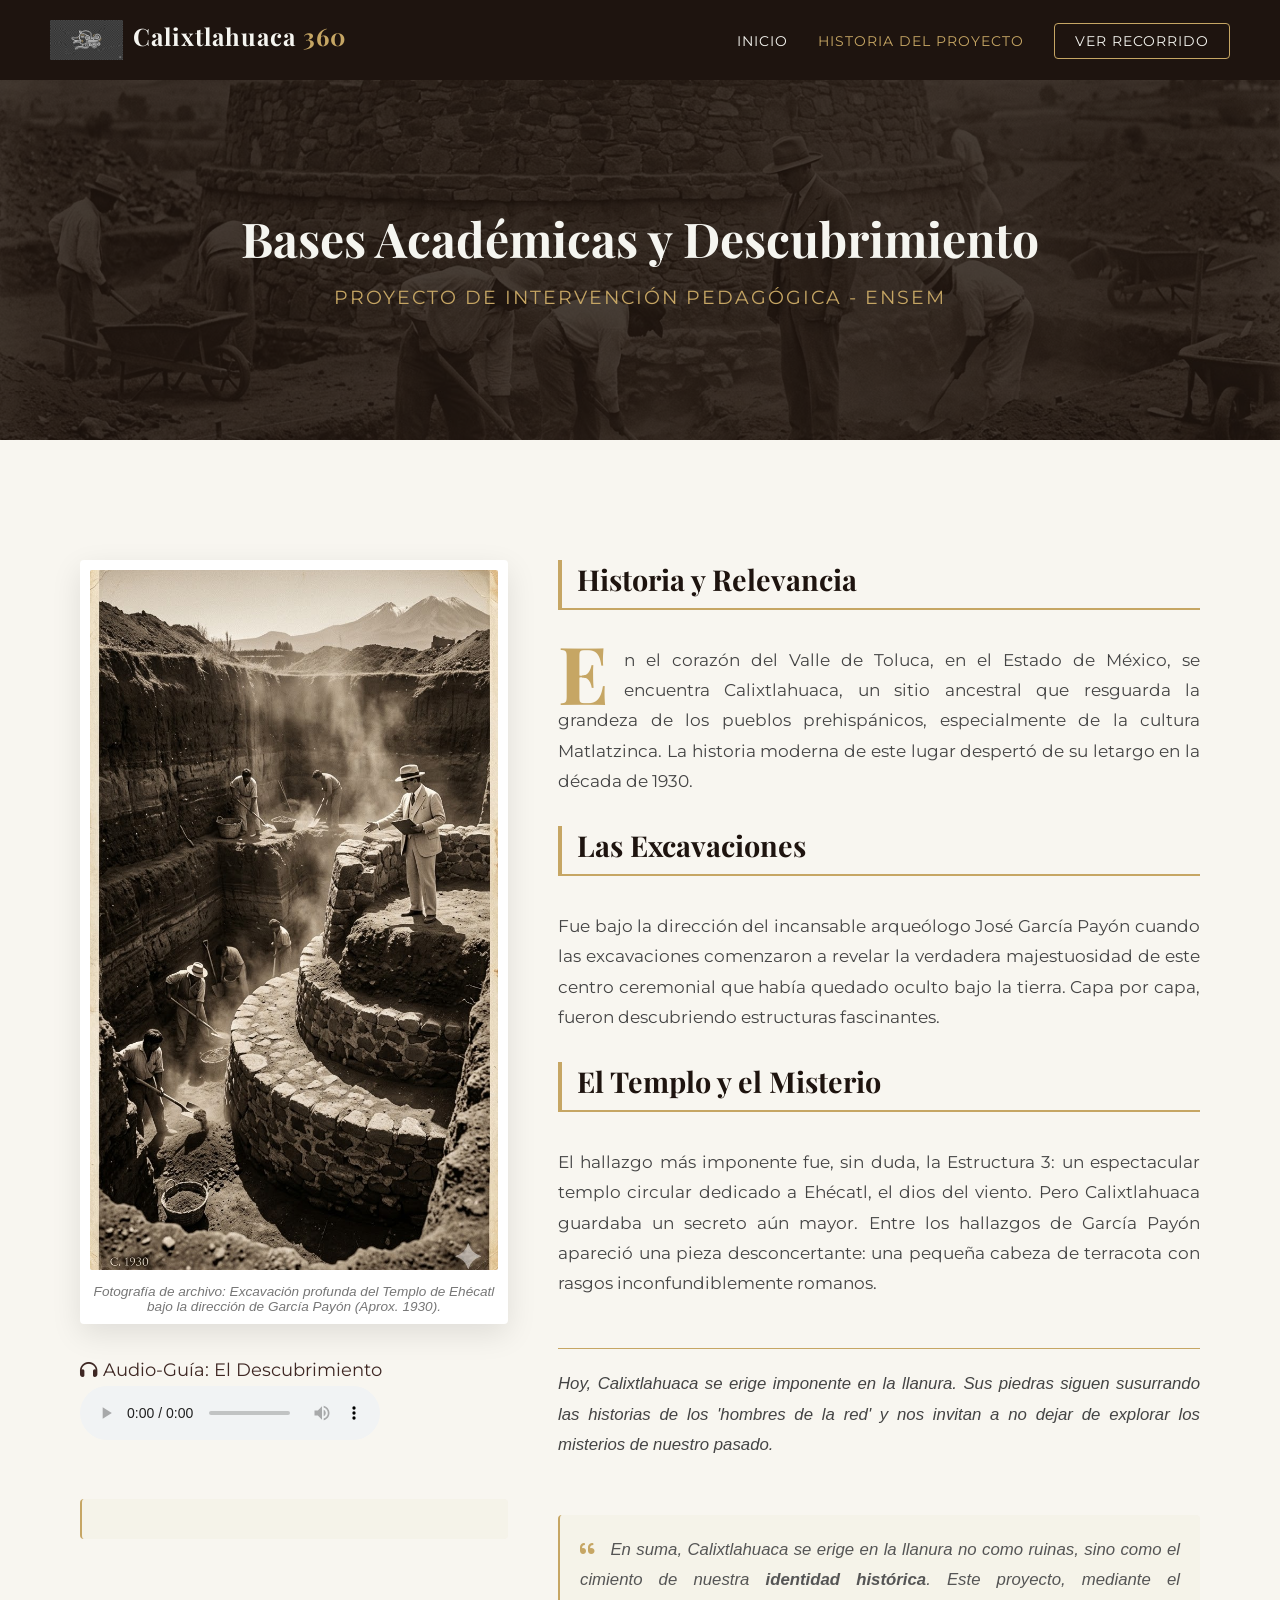
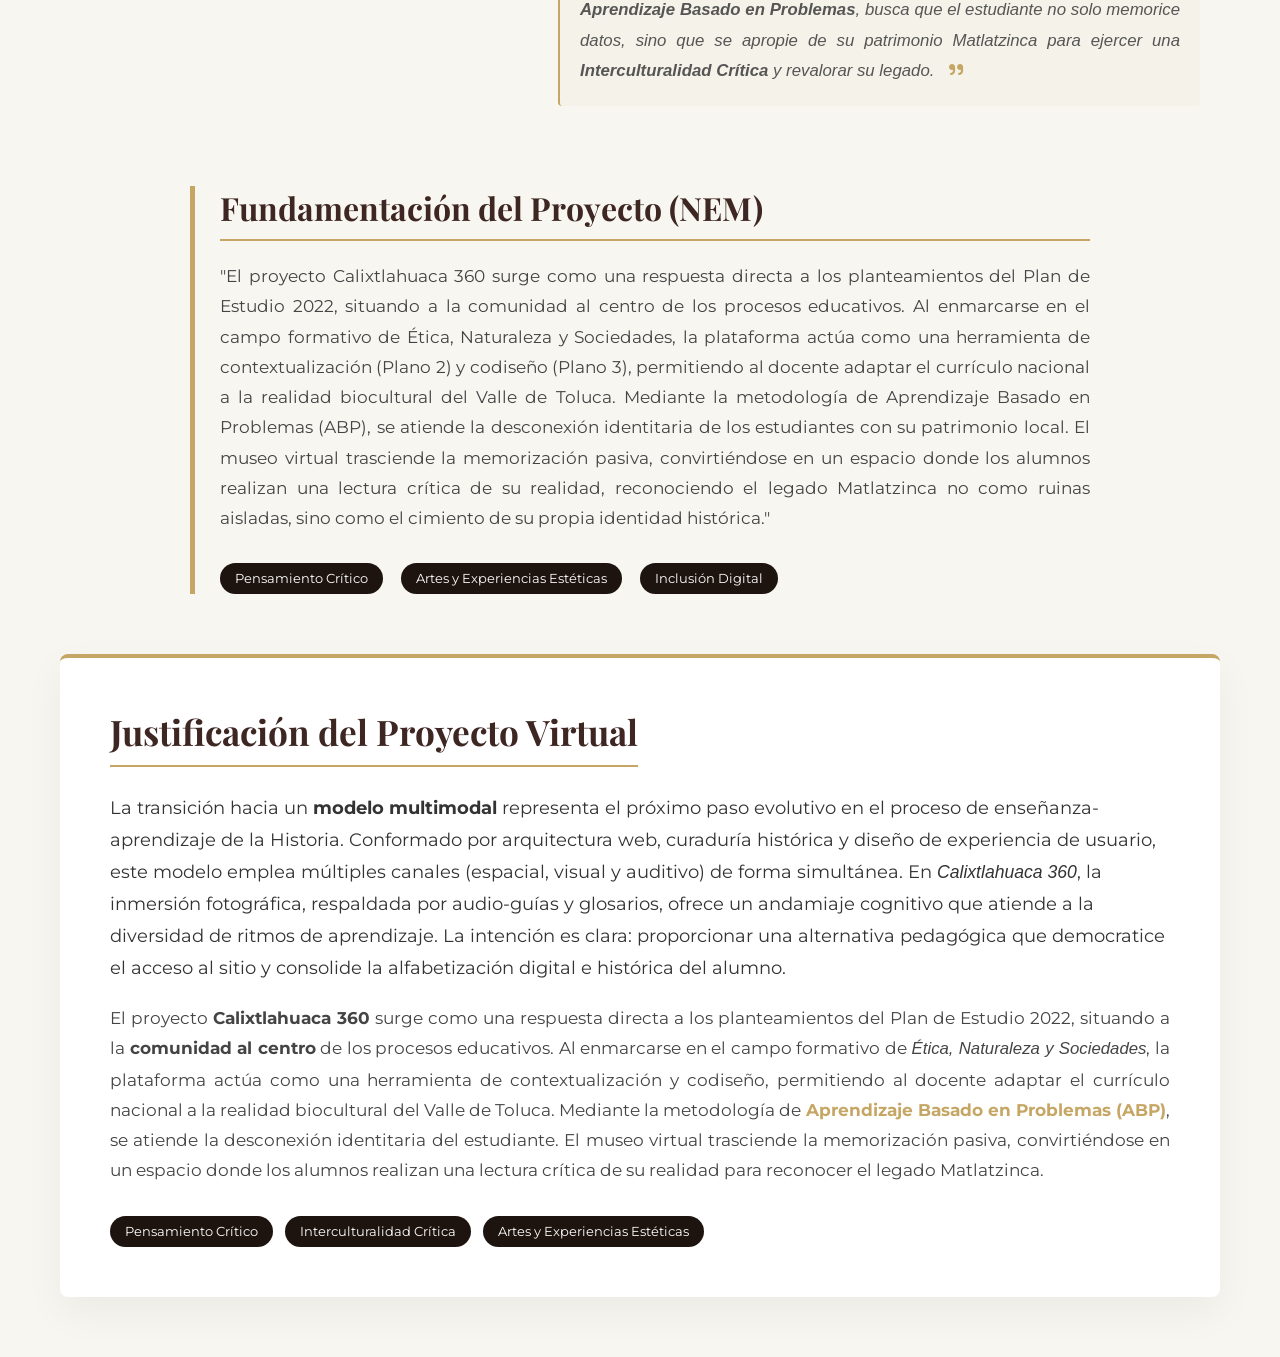
==== commit 916344f9: "feat(bitacora): integración de justificación pedagógica NEM y corrección de retícula editorial a dos" ====
--- a/app-files/historia.html
+++ b/app-files/historia.html
@@ -30,35 +30,52 @@
 
     <main class="editorial-container">
         
-        <section class="academic-section discovery-grid">
-            <div class="text-block">
-                <h2 class="section-title">El Descubrimiento de Calixtlahuaca</h2>
-                <p class="main-text">Historia y Relevancia de Calixtlahuaca
-El Legado de José García Payón
-Aunque el sitio era conocido localmente, el arqueólogo José García Payón realizó el "descubrimiento" científico entre 1930 y 1938. Durante este periodo, excavó y consolidó 17 estructuras monumentales, destacando la pirámide circular de Ehécatl, el Tzompantli y el Calmécac. Un hallazgo notable de sus excavaciones en 1933 fue una enigmática figurilla de terracota de apariencia romana.
-Importancia Estratégica y Conquista Mexica
-Originalmente llamada Pintanbati, la ciudad era el centro político de los matlatzincas hasta que fue conquistada por el tlatoani Axayácatl hacia 1474. Para el Imperio Mexica, Calixtlahuaca fue vital por dos razones:
-Barrera Militar: Sirvió como zona de amortiguamiento para frenar las incursiones del imperio purépecha.
-Control Económico: Permitió monopolizar los recursos agrícolas, textiles y las rutas comerciales del Valle de Toluca.
-Para evitar rebeliones, los mexicas eliminaron a la nobleza local e impusieron guarniciones militares y esculturas de estilo imperial para consolidar su dominio ideológico.
-                </p>
-                
-                <div class="audio-guide-box" style="margin-top: 25px; padding: 15px 20px; background: #fff; border-left: 4px solid var(--dorado); box-shadow: 0 4px 15px rgba(0,0,0,0.05); border-radius: 4px; display: inline-block;">
-                    <p class="audio-title" style="margin: 0 0 10px 0; font-family: 'Montserrat', sans-serif; font-weight: bold; color: var(--texto-oscuro); font-size: 0.95rem;">
-                        <i class="fas fa-headphones" style="color: var(--dorado); margin-right: 5px;"></i> Audio-Guía: El Descubrimiento
-                    </p>
-                    <audio controls style="height: 35px; outline: none;">
-                        <source src="audio/descubrimiento.mp3" type="audio/mpeg">
-                        Tu navegador no soporta el elemento de audio.
-                    </audio>
-                </div>
+<section class="editorial-grid-section">
+        
+        <div class="editorial-visual-column">
+           <figure class="editorial-long-figure">
+                <img src="img/excavacion-long.jpg" alt="Fotografía histórica larga de la excavación en Calixtlahuaca">
+                <figcaption>Fotografía de archivo: Excavación profunda del Templo de Ehécatl bajo la dirección de García Payón (Aprox. 1930).</figcaption>
+            </figure>
+
+            <div class="audio-guide-box visual-audio-box">
+                <p class="audio-title"><i class="fas fa-headphones"></i> Audio-Guía: El Descubrimiento</p>
+                <audio controls>
+                    <source src="audio/descubrimiento.mp3" type="audio/mpeg">
+                </audio>
+            
             </div>
+            <p class="readable-paragraph" style="margin-top: 25px; background: rgba(198, 166, 100, 0.05); padding: 20px; border-radius: 4px; border-left: 2px solid var(--dorado); font-style: italic; color: #555;">
 
-            <figure class="editorial-figure">
-                <img src="img/excavacion-historica.jpg" alt="Fotografía histórica de la excavación en Calixtlahuaca">
-                <figcaption>Fotografía de archivo: Excavación del Templo de Ehécatl bajo la dirección de José García Payón (Aprox. 1930).</figcaption>
-            </figure>
-        </section>
+        </div>
+
+        <div class="editorial-text-column">
+            
+            <h2 class="sub-section-title">Historia y Relevancia</h2>
+            <p class="readable-paragraph">
+                En el corazón del Valle de Toluca, en el Estado de México, se encuentra Calixtlahuaca, un sitio ancestral que resguarda la grandeza de los pueblos prehispánicos, especialmente de la cultura Matlatzinca. La historia moderna de este lugar despertó de su letargo en la década de 1930.
+            </p>
+
+            <h2 class="sub-section-title">Las Excavaciones</h2>
+            <p class="readable-paragraph">
+                Fue bajo la dirección del incansable arqueólogo José García Payón cuando las excavaciones comenzaron a revelar la verdadera majestuosidad de este centro ceremonial que había quedado oculto bajo la tierra. Capa por capa, fueron descubriendo estructuras fascinantes.
+            </p>
+
+            <h2 class="sub-section-title">El Templo y el Misterio</h2>
+            <p class="readable-paragraph">
+                El hallazgo más imponente fue, sin duda, la Estructura 3: un espectacular templo circular dedicado a Ehécatl, el dios del viento. Pero Calixtlahuaca guardaba un secreto aún mayor. Entre los hallazgos de García Payón apareció una pieza desconcertante: una pequeña cabeza de terracota con rasgos inconfundiblemente romanos.
+            </p>
+
+            <p class="readable-paragraph" style="margin-top: 20px; border-top: 1px solid var(--dorado); padding-top: 20px; font-style: italic;">
+                Hoy, Calixtlahuaca se erige imponente en la llanura. Sus piedras siguen susurrando las historias de los 'hombres de la red' y nos invitan a no dejar de explorar los misterios de nuestro pasado.
+            </p>
+            <p class="readable-paragraph" style="margin-top: 25px; background: rgba(198, 166, 100, 0.05); padding: 20px; border-radius: 4px; border-left: 2px solid var(--dorado); font-style: italic; color: #555;">
+                <i class="fas fa-quote-left" style="color: var(--dorado); margin-right: 10px;"></i>
+                En suma, Calixtlahuaca se erige en la llanura no como ruinas, sino como el cimiento de nuestra <strong>identidad histórica</strong>. Este proyecto, mediante el <strong>Aprendizaje Basado en Problemas</strong>, busca que el estudiante no solo memorice datos, sino que se apropie de su patrimonio Matlatzinca para ejercer una <strong>Interculturalidad Crítica</strong> y revalorar su legado.
+                <i class="fas fa-quote-right" style="color: var(--dorado); margin-left: 10px;"></i>
+            </p>
+        </div>
+    </section>
 
         <section class="pedagogia-container" style="padding: 20px 0 60px 0;">
             <div class="content-wrapper" style="max-width: 900px; margin: 0 auto; border-left: 5px solid var(--dorado); padding-left: 25px;">
--- a/app-files/lobby.css
+++ b/app-files/lobby.css
@@ -226,17 +226,17 @@
     filter: brightness(0.85) contrast(1.1);
 }
 
-/* Clases corregidas (fuera de anidación) */
-.placeholder-1 { background-image: url('img/textura-piedra.jpg'); background-color: #5d4037; }
-.placeholder-2 { background-image: url('img/textura-estuco.jpg'); background-color: #795548; }
-.placeholder-3 { background-image: url('img/textura-barro.jpg'); background-color: #8d6e63; }
+/* Busca estas clases en tu CSS y actualiza la ruta (Línea 150 aprox) */
+.placeholder-1 { background-image: url('img/ia-templo.jpg'); background-color: #5d4037; }
+.placeholder-2 { background-image: url('img/ia-tzompantli.jpg'); background-color: #795548; }
+.placeholder-3 { background-image: url('img/ia-ceramica.jpg'); background-color: #8d6e63; }
 
 .card-info { padding: 20px; text-align: left; }
 .card-info h3 { margin: 0 0 10px 0; font-family: 'Playfair Display', serif; color: var(--texto-oscuro); }
 .card-info p { margin: 0; font-size: 0.9rem; color: #555; }
 
 /* =========================================
-   6. VENTANA MODAL (GLOSARIO / ARTEFACTOS)
+   7. VENTANA MODAL (GLOSARIO / ARTEFACTOS)
    ========================================= */
 .modal {
     display: none;
@@ -284,7 +284,7 @@
 .modal-info p { font-size: 1rem; line-height: 1.6; color: #555; }
 
 /* =========================================
-   7. DISEÑO EDITORIAL (HISTORIA.HTML & NEM)
+   8. DISEÑO EDITORIAL (HISTORIA.HTML & NEM)
    ========================================= */
 .history-header {
     height: 40vh;
@@ -365,4 +365,139 @@
     
     .header-overlay h1 { font-size: 2rem; }
     .nem-justification-card { padding: 30px 20px; }
+}
+/* --- NUEVO DISEÑO EDITORIAL DINÁMICO HISTORIA --- */
+
+/* Contenedor principal de la sección */
+.editorial-grid-section {
+    max-width: 1200px;
+    margin: 60px auto;
+    padding: 0 20px;
+    display: grid;
+    /* Dos columnas: una más estrecha para la imagen, otra para el texto */
+    grid-template-columns: 0.8fr 1.2fr;
+    gap: 50px;
+    align-items: start;
+}
+
+/* Columna Visual */
+.editorial-visual-column {
+    position: sticky; /* La imagen baja con el scroll, ¡muy dinámico! */
+    top: 100px;
+    display: flex;
+    flex-direction: column;
+    gap: 30px;
+}
+
+/* La imagen Larga (Portrait) que propusiste */
+.editorial-long-figure {
+    margin: 0;
+    padding: 10px;
+    background-color: #fff;
+    border-radius: 4px;
+    box-shadow: 0 10px 30px rgba(0,0,0,0.1);
+}
+
+.editorial-long-figure img {
+    width: 100%;
+    /* Asegúrate de que tu nueva imagen sea vertical (portrait) */
+    height: auto;
+    max-height: 700px; /* Limitamos la altura máxima */
+    object-fit: cover; /* Recorta si es necesario sin deformar */
+    border-radius: 2px;
+}
+
+.editorial-long-figure figcaption {
+    font-size: 0.85rem;
+    color: #777;
+    font-style: italic;
+    margin-top: 10px;
+    text-align: center;
+}
+
+/* Caja de audio estilizada para esta columna */
+.visual-audio-box {
+    margin: 0;
+}
+
+/* Columna de Texto */
+.editorial-text-column {
+    display: flex;
+    flex-direction: column;
+    gap: 30px;
+}
+
+/* Subtítulos temáticos para romper el texto */
+.sub-section-title {
+    font-family: 'Playfair Display', serif;
+    font-size: 1.8rem;
+    color: var(--fondo-sepia-oscuro);
+    border-left: 4px solid var(--dorado);
+    padding-left: 15px;
+    margin-bottom: 5px;
+}
+
+/* Párrafos más pequeños y legibles */
+.readable-paragraph {
+    font-family: 'Montserrat', sans-serif;
+    line-height: 1.8;
+    color: #444;
+    font-size: 1.05rem;
+    text-align: justify;
+}
+
+/* Toque de Letra Capitular para el inicio */
+.editorial-text-column .readable-paragraph:first-of-type::first-letter {
+    font-family: 'Playfair Display', serif;
+    font-size: 3.5rem;
+    color: var(--dorado);
+    float: left;
+    line-height: 1;
+    margin-right: 10px;
+    margin-top: -5px;
+}
+
+/* Responsive para Móviles: Pasamos a una sola columna */
+@media (max-width: 991px) {
+    .editorial-grid-section {
+        grid-template-columns: 1fr;
+    }
+    
+    .editorial-visual-column {
+        position: static; /* Quitamos el sticky en móvil */
+        order: -1; /* La foto sube arriba del texto en móvil */
+    }
+}
+/* =========================================
+   8. DISEÑO EDITORIAL (Refinamientos)
+   ========================================= */
+
+/* Refuerzo de Letra Capitular (Más grande y dramática) */
+.editorial-text-column .readable-paragraph:first-of-type::first-letter {
+    font-size: 5rem; 
+    font-weight: bold;
+    color: var(--dorado);
+    margin-right: 15px;
+    line-height: 0.8; 
+}
+
+/* Refinamiento del Separador Dorado (Estilo orfebre) */
+.separator-gold {
+    border: 0;
+    height: 1px;
+    background-image: linear-gradient(to right, transparent, var(--dorado) 20%, var(--dorado) 80%, transparent);
+    position: relative;
+    margin: 80px 0; 
+}
+
+.separator-gold::after {
+    content: "◈"; 
+    color: var(--dorado);
+    background-color: var(--fondo-claro);
+    padding: 0 15px;
+    position: absolute;
+    top: 50%;
+    left: 50%;
+    transform: translate(-50%, -50%);
+    font-size: 1.2rem;
 }
